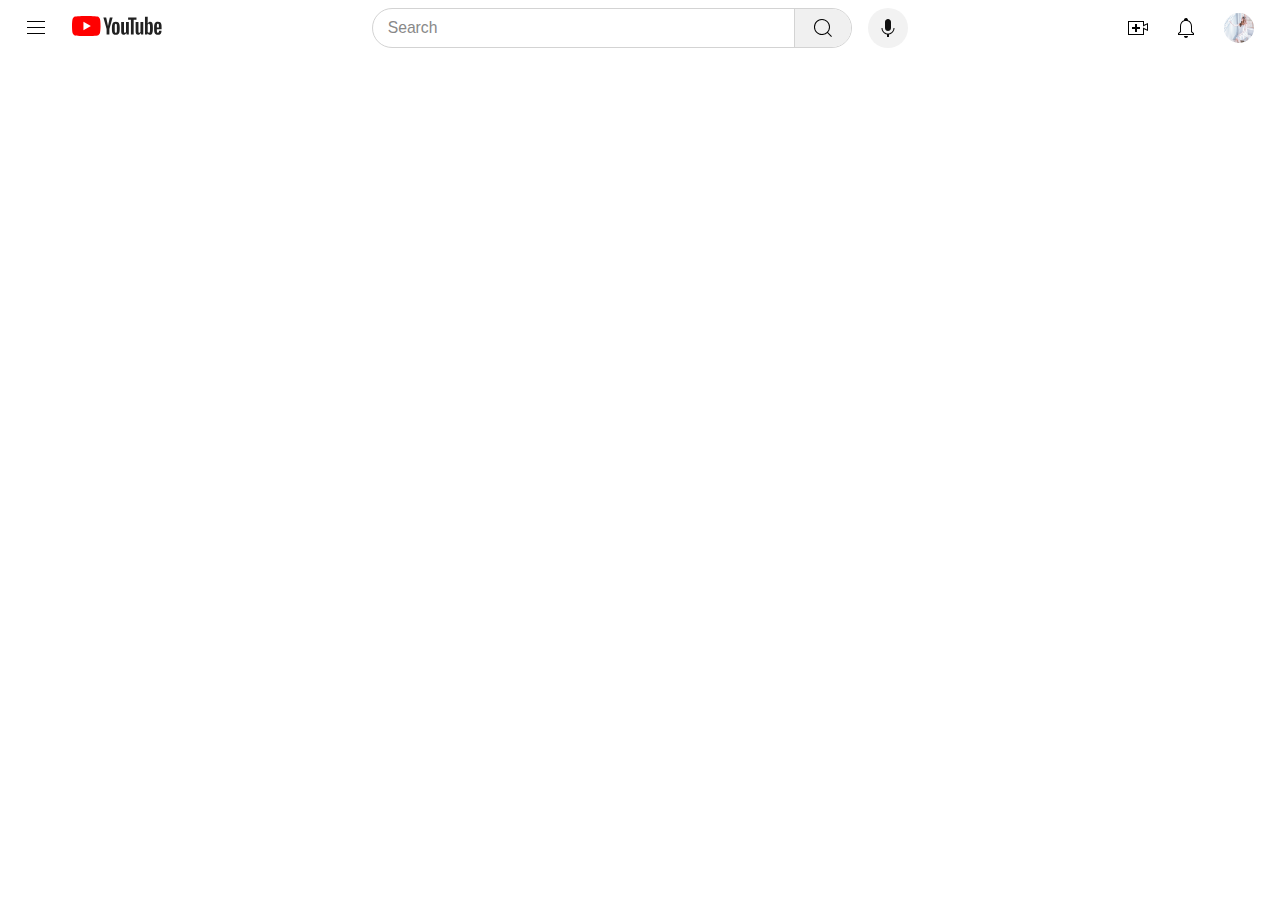
==== Weekly/01/YouTube clone/index.html @ 8f836120 "Add YouTube clone (Implemented navigation bar)" ====
<!DOCTYPE html>
<html lang="en">
  <head>
    <meta charset="UTF-8" />
    <meta name="viewport" content="width=device-width, initial-scale=1.0" />
    <title>Document</title>
    <link rel="stylesheet" href="styles.css" />
  </head>
  <body>
    <nav>
      <div class="leading">
        <div class="button">
          <img src="images/menu.svg" alt="Menu" />
        </div>

        <a href="#"><img src="images/logo.svg" alt="YouTube" /></a>
      </div>

      <div class="headline">
        <div class="search-bar">
          <input type="text" placeholder="Search" class="input-field" />
          <div class="trailing">
            <img src="images/search.svg" alt="Search" />
          </div>
        </div>

        <div class="button">
          <img src="images/mic.svg" alt="Search with your voice" />
        </div>
      </div>

      <div class="trailing">
        <div class="button">
          <img src="images/create.svg" alt="Create" />
        </div>

        <div class="button">
          <img src="images/notifications.svg" alt="Notifications" />
        </div>

        <img src="images/profile.jpg" alt="Profile" class="profile" />
      </div>
    </nav>
  </body>
</html>
---- Weekly/01/YouTube clone/styles.css ----
* {
    margin: 0;
    padding: 0%;
    box-sizing: border-box;
}

body {
    font-family: Arial, sans-serif;
    background-color: white;
    color: #0f0f0f;
}

.button {
    width: 40px;
    height: 40px;
    border-radius: 50%;
    display: flex;
    align-items: center;
    justify-content: center;
    cursor: pointer;
}

.button:hover {
    background-color: #8080804d;
}

.button img {
    width: 24px;
    height: 24px;
}

nav {
    width: 100%;
    height: 56px;
    display: flex;
    align-items: center;
    justify-content: space-between;
    padding: 0px 16px;
}

nav .leading {
    display: flex;
    align-items: center;
    gap: 16px;
}

nav .headline {
    width: 43%;
    display: flex;
    align-items: center;
    gap: 16px;
}

.search-bar {
    /* The button after search bar seems narrowed so button width + gap width reduced from search bar length */
    width: calc(100% - 56px);
    height: 40px;
    display: flex;
    align-items: center;
    padding-left: 15px;
    border: 1px solid #d3d3d3;
    border-radius: 28px;
}

.search-bar .input-field {
    width: 100%;
    font-size: 15.7px;
    background: transparent;
    outline: 0;
    border: none;
    padding-right: 10px;
}

.search-bar .input-field::placeholder {
    color: #888888;
    /* Firefox */
    opacity: 1;
}

.search-bar .input-field::-ms-input-placeholder {
    /* Edge 12 -18 */
    color: #888888;
}

.search-bar .trailing {
    height: 100%;
    padding: 0px 16px;
    background-color: #f0f0f0;
    border-left: 1px solid #d3d3d3;
    border-radius: 0px 28px 28px 0px;
    cursor: pointer;
}

.search-bar .trailing:hover {
    background-color: #8080804d;
}

.search-bar .trailing img {
    width: 24px;
    height: 24px;
}

.headline .button {
    background-color: #f2f2f2;
}

.headline .button:hover {
    background-color: #8080804d;
}

nav .trailing {
    display: flex;
    align-items: center;
    gap: 8px;
}

nav .trailing .profile {
    width: 30px;
    height: 30px;
    border-radius: 50%;
    margin: 0px 10px;
    cursor: pointer;
}
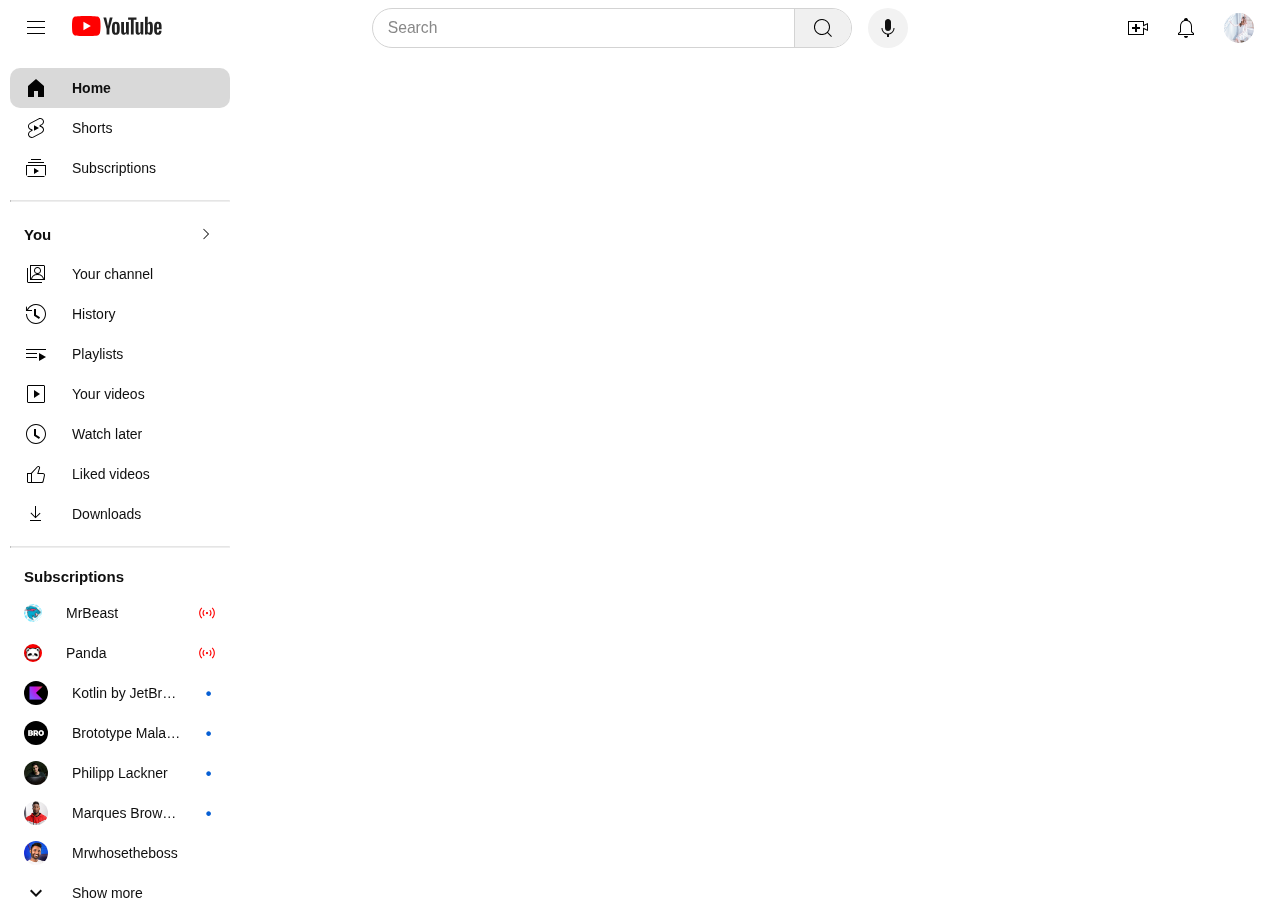
==== commit dcb42cbc: "Implemented side bar" ====
--- a/Weekly/01/YouTube clone/index.html
+++ b/Weekly/01/YouTube clone/index.html
@@ -41,5 +41,224 @@
         <img src="images/profile.jpg" alt="Profile" class="profile" />
       </div>
     </nav>
+
+    <div class="container">
+      <div class="sidebar">
+        <div style="height: 12px"></div>
+
+        <div class="sidebar-item sidebar-item-selected">
+          <img src="images/home.svg" alt="Home" />
+          <span>Home</span>
+        </div>
+        <div class="sidebar-item">
+          <img src="images/shorts.svg" alt="Shorts" />
+          <span>Shorts</span>
+        </div>
+        <div class="sidebar-item">
+          <img src="images/subscriptions.svg" alt="Subscriptions" />
+          <span>Subscriptions</span>
+        </div>
+
+        <hr class="divider" />
+
+        <div class="sidebar-item sidebar-item-title">
+          <span>You</span>
+          <img src="images/arrow-right.svg" alt="Subscriptions" />
+        </div>
+        <div class="sidebar-item">
+          <img src="images/channel.svg" alt="Your channel" />
+          <span>Your channel</span>
+        </div>
+        <div class="sidebar-item">
+          <img src="images/history.svg" alt="History" />
+          <span>History</span>
+        </div>
+        <div class="sidebar-item">
+          <img src="images/playlists.svg" alt="Playlists" />
+          <span>Playlists</span>
+        </div>
+        <div class="sidebar-item">
+          <img src="images/videos.svg" alt="Your videos" />
+          <span>Your videos</span>
+        </div>
+        <div class="sidebar-item">
+          <img src="images/watch-later.svg" alt="Watch later" />
+          <span>Watch later</span>
+        </div>
+        <div class="sidebar-item">
+          <img src="images/liked.svg" alt="Liked videos" />
+          <span>Liked videos</span>
+        </div>
+        <div class="sidebar-item">
+          <img src="images/downloads.svg" alt="Downloads" />
+          <span>Downloads</span>
+        </div>
+
+        <hr class="divider" />
+
+        <div class="title">
+          <span>Subscriptions</span>
+        </div>
+        <div class="sidebar-item streaming">
+          <img src="images/channel1.jpg" alt="MrBeast" />
+          <span>MrBeast</span>
+          <img src="images/streaming.svg" alt="Streaming" />
+        </div>
+        <div class="sidebar-item streaming">
+          <img src="images/channel2.jpg" alt="Panda" />
+          <span>Panda</span>
+          <img src="images/streaming.svg" alt="Streaming" />
+        </div>
+        <div class="sidebar-item">
+          <img src="images/channel3.jpg" alt="Kotlin by JetBrains" />
+          <span>Kotlin by JetBrains</span>
+          <h3 style="color: #065fd4; width: 18px">&#x2022;</h3>
+        </div>
+        <div class="sidebar-item">
+          <img src="images/channel4.jpg" alt="Brototype Malayalam" />
+          <span>Brototype Malayalam</span>
+          <h3 style="color: #065fd4; width: 18px">&#x2022;</h3>
+        </div>
+        <div class="sidebar-item">
+          <img src="images/channel5.jpg" alt="Philipp Lackner" />
+          <span>Philipp Lackner</span>
+          <h3 style="color: #065fd4; width: 18px">&#x2022;</h3>
+        </div>
+        <div class="sidebar-item">
+          <img src="images/channel6.jpg" alt="Marques Brownlee" />
+          <span>Marques Brownlee</span>
+          <h3 style="color: #065fd4; width: 18px">&#x2022;</h3>
+        </div>
+        <div class="sidebar-item">
+          <img src="images/channel7.jpg" alt="Mrwhosetheboss" />
+          <span>Mrwhosetheboss</span>
+        </div>
+        <div class="sidebar-item">
+          <img src="images/arrow-down.svg" alt="Show more" />
+          <span>Show more</span>
+        </div>
+
+        <hr class="divider" />
+
+        <div class="title">
+          <span>Explore</span>
+        </div>
+        <div class="sidebar-item">
+          <img src="images/trending.svg" alt="Trending" />
+          <span>Trending</span>
+        </div>
+        <div class="sidebar-item">
+          <img src="images/shopping.svg" alt="Shopping" />
+          <span>Shopping</span>
+        </div>
+        <div class="sidebar-item">
+          <img src="images/music.svg" alt="Music" />
+          <span>Music</span>
+        </div>
+        <div class="sidebar-item">
+          <img src="images/films.svg" alt="Films" />
+          <span>Films</span>
+        </div>
+        <div class="sidebar-item">
+          <img src="images/live.svg" alt="Live" />
+          <span>Live</span>
+        </div>
+        <div class="sidebar-item">
+          <img src="images/gaming.svg" alt="Gaming" />
+          <span>Gaming</span>
+        </div>
+        <div class="sidebar-item">
+          <img src="images/news.svg" alt="News" />
+          <span>News</span>
+        </div>
+        <div class="sidebar-item">
+          <img src="images/sport.svg" alt="Sport" />
+          <span>Sport</span>
+        </div>
+        <div class="sidebar-item">
+          <img src="images/courses.svg" alt="Courses" />
+          <span>Courses</span>
+        </div>
+        <div class="sidebar-item">
+          <img src="images/fashion.svg" alt="Fashion & beauty" />
+          <span>Fashion & beauty</span>
+        </div>
+        <div class="sidebar-item">
+          <img src="images/podcasts.svg" alt="Podcasts" />
+          <span>Podcasts</span>
+        </div>
+
+        <hr class="divider" />
+
+        <div class="title">
+          <span>More from YouTube</span>
+        </div>
+        <div class="sidebar-item">
+          <img src="images/premuim.svg" alt="YouTube Premium" />
+          <span>YouTube Premium</span>
+        </div>
+        <div class="sidebar-item">
+          <img src="images/studio.svg" alt="YouTube Studio" />
+          <span>YouTube Studio</span>
+        </div>
+        <div class="sidebar-item">
+          <img src="images/youtube-music.svg" alt="YouTube Music" />
+          <span>YouTube Music</span>
+        </div>
+        <div class="sidebar-item">
+          <img src="images/kids.svg" alt="YouTube Kids" />
+          <span>YouTube Kids</span>
+        </div>
+
+        <hr class="divider" />
+
+        <div class="sidebar-item">
+          <img src="images/settings.svg" alt="Settings" />
+          <span>Settings</span>
+        </div>
+        <div class="sidebar-item">
+          <img src="images/report.svg" alt="Report history" />
+          <span>Report history</span>
+        </div>
+        <div class="sidebar-item">
+          <img src="images/help.svg" alt="Help" />
+          <span>Help</span>
+        </div>
+        <div class="sidebar-item">
+          <img src="images/feedback.svg" alt="Send feedback" />
+          <span>Send feedback</span>
+        </div>
+
+        <hr class="divider" />
+
+        <!-- Sidebar footer -->
+
+        <div class="footer">
+          <a href="#"><p>About</p></a>
+          <a href="#"><p>Press</p></a>
+          <a href="#"><p>Copyright</p></a>
+          <a href="#"><p>Contact us</p></a>
+          <a href="#"><p>Creator</p></a>
+          <a href="#"><p>Advertise</p></a>
+          <a href="#"><p>Developers</p></a>
+        </div>
+
+        <div style="height: 14px"></div>
+
+        <div class="footer">
+          <a href="#"><p>Terms</p></a>
+          <a href="#"><p>Privacy</p></a>
+          <a href="#"><p>Policy & Safety</p></a>
+          <a href="#"><p>How YouTube works</p></a>
+          <a href="#"><p>Test new features</p></a>
+        </div>
+
+        <div style="height: 14px"></div>
+
+        <span class="copyright">© 2024 Google LLC</span>
+
+        <div style="height: 14px"></div>
+      </div>
+    </div>
   </body>
 </html>
--- a/Weekly/01/YouTube clone/styles.css
+++ b/Weekly/01/YouTube clone/styles.css
@@ -10,6 +10,8 @@
     color: #0f0f0f;
 }
 
+/* Icon button */
+
 .button {
     width: 40px;
     height: 40px;
@@ -29,6 +31,8 @@
     height: 24px;
 }
 
+/* Top app bar */
+
 nav {
     width: 100%;
     height: 56px;
@@ -36,6 +40,10 @@
     align-items: center;
     justify-content: space-between;
     padding: 0px 16px;
+    position: fixed;
+    top: 0px;
+    left: 0px;
+    z-index: 1;
 }
 
 nav .leading {
@@ -120,4 +128,113 @@
     border-radius: 50%;
     margin: 0px 10px;
     cursor: pointer;
+}
+
+/* Left sidebar */
+
+.sidebar {
+    /* Reduced scrollbar width from sidebar width */
+    width: calc(248px - 8px);
+    /* Reduced top app bar height from sidebar height */
+    height: calc(100% - 56px);
+    padding: 0px 10px;
+    position: fixed;
+    /* Top app bar height */
+    top: 56px;
+    overflow-y: scroll;
+}
+
+.sidebar .divider {
+    border-top: 1px solid #e5e5e5;
+    margin: 12px 0px;
+}
+
+.sidebar .title {
+    font-weight: 550;
+    font-size: 15px;
+    padding: 8px 14px;
+}
+
+.sidebar .streaming img {
+    width: 18px;
+    height: 18px;
+}
+
+.sidebar-item {
+    height: 40px;
+    padding: 0px 14px;
+    border-radius: 10px;
+    display: flex;
+    align-items: center;
+    gap: 24px;
+    font-size: 14px;
+    cursor: pointer;
+}
+
+.sidebar-item:hover {
+    background-color: #8080804d;
+}
+
+.sidebar-item img {
+    width: 24px;
+    height: 24px;
+    border-radius: 50%;
+}
+
+.sidebar-item span {
+    width: 100%;
+    /* Set single line */
+    white-space: nowrap;
+    overflow: hidden;
+    text-overflow: ellipsis;
+}
+
+.sidebar-item-selected {
+    background-color: #8080804d;
+    font-weight: bold;
+}
+
+.sidebar-item-title {
+    font-weight: 550;
+    font-size: 15px;
+}
+
+.sidebar-item-title img {
+    width: 20px;
+    height: 20px;
+    margin-left: -18px;
+}
+
+/* Sidebar scrollbar */
+
+.sidebar::-webkit-scrollbar {
+    width: 8px;
+}
+
+.sidebar:hover::-webkit-scrollbar-thumb {
+    background: #909090;
+}
+
+/* sidebar footer */
+
+.sidebar .footer {
+    display: flex;
+    flex-wrap: wrap;
+    gap: 5px;
+    padding: 0px 14px;
+}
+
+.sidebar .footer a {
+    color: #606060;
+    font-size: 12px;
+    line-height: 14px;
+    font-weight: bold;
+    text-decoration: none;
+}
+
+.sidebar .copyright {
+    font-size: 12px;
+    font-weight: 400;
+    padding: 0px 14px;
+    color: #90929a;
 }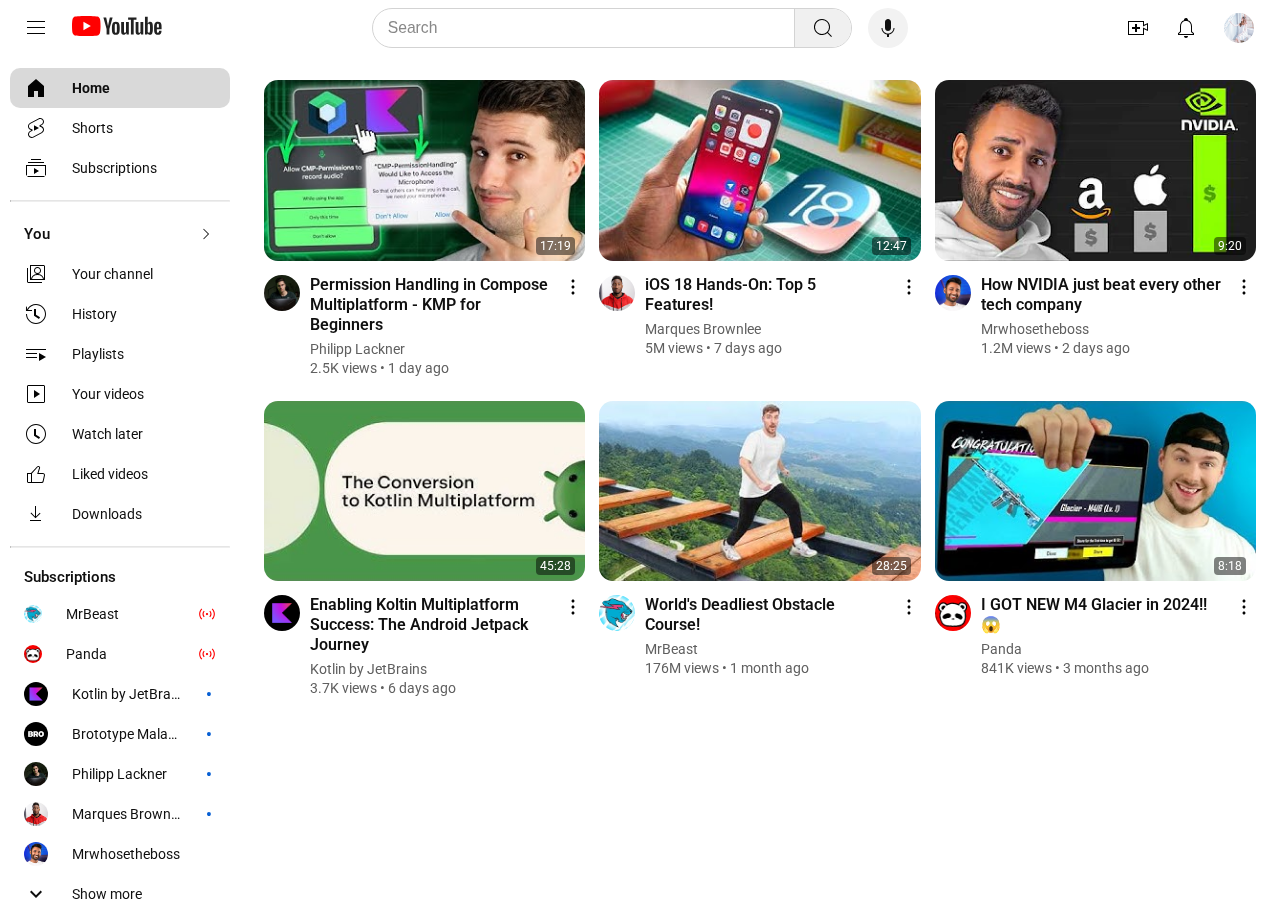
==== commit 395fa072: "Implemented videos UI" ====
--- a/Weekly/01/YouTube clone/index.html
+++ b/Weekly/01/YouTube clone/index.html
@@ -5,6 +5,14 @@
     <meta name="viewport" content="width=device-width, initial-scale=1.0" />
     <title>Document</title>
     <link rel="stylesheet" href="styles.css" />
+
+    <!-- Font -->
+    <link rel="preconnect" href="https://fonts.googleapis.com" />
+    <link rel="preconnect" href="https://fonts.gstatic.com" crossorigin />
+    <link
+      href="https://fonts.googleapis.com/css2?family=Roboto:ital,wght@0,100;0,300;0,400;0,500;0,700;0,900;1,100;1,300;1,400;1,500;1,700;1,900&display=swap"
+      rel="stylesheet"
+    />
   </head>
   <body>
     <nav>
@@ -43,6 +51,8 @@
     </nav>
 
     <div class="container">
+      <!-- Sidebar -->
+
       <div class="sidebar">
         <div style="height: 12px"></div>
 
@@ -259,6 +269,161 @@
 
         <div style="height: 14px"></div>
       </div>
+
+      <!-- Content -->
+      <div class="content">
+        <div class="grid-view">
+          <div class="video-item">
+            <a href="#">
+              <div class="thumbnail-container">
+                <img src="images/video1.png" alt="Video" class="thumbnail" />
+                <span class="duration">17:19</span>
+              </div>
+              <div class="details">
+                <img
+                  src="images/channel5.jpg"
+                  alt="Philipp Lackner"
+                  class="leading"
+                />
+                <div class="headline">
+                  <span class="title"
+                    >Permission Handling in Compose Multiplatform - KMP for
+                    Beginners</span
+                  >
+                  <br />
+                  <div style="height: 4px"></div>
+                  <span class="subtitle">Philipp Lackner</span>
+                  <br />
+                  <span class="subtitle">2.5K views • 1 day ago</span>
+                </div>
+                <img src="images/more.svg" alt="More" class="trailing" />
+              </div>
+            </a>
+          </div>
+
+          <div class="video-item">
+            <a href="#">
+              <div class="thumbnail-container">
+                <img src="images/video2.png" alt="Video" class="thumbnail" />
+                <span class="duration">12:47</span>
+              </div>
+              <div class="details">
+                <img
+                  src="images/channel6.jpg"
+                  alt="Marques Brownlee"
+                  class="leading"
+                />
+                <div class="headline">
+                  <span class="title">iOS 18 Hands-On: Top 5 Features!</span>
+                  <br />
+                  <div style="height: 4px"></div>
+                  <span class="subtitle">Marques Brownlee</span>
+                  <br />
+                  <span class="subtitle">5M views • 7 days ago</span>
+                </div>
+                <img src="images/more.svg" alt="More" class="trailing" />
+              </div>
+            </a>
+          </div>
+
+          <div class="video-item">
+            <a href="#">
+              <div class="thumbnail-container">
+                <img src="images/video3.png" alt="Video" class="thumbnail" />
+                <span class="duration">9:20</span>
+              </div>
+              <div class="details">
+                <img
+                  src="images/channel7.jpg"
+                  alt="Mrwhosetheboss"
+                  class="leading"
+                />
+                <div class="headline">
+                  <span class="title"
+                    >How NVIDIA just beat every other tech company</span
+                  >
+                  <br />
+                  <div style="height: 4px"></div>
+                  <span class="subtitle">Mrwhosetheboss</span>
+                  <br />
+                  <span class="subtitle">1.2M views • 2 days ago</span>
+                </div>
+                <img src="images/more.svg" alt="More" class="trailing" />
+              </div>
+            </a>
+          </div>
+
+          <div class="video-item">
+            <a href="#">
+              <div class="thumbnail-container">
+                <img src="images/video4.png" alt="Video" class="thumbnail" />
+                <span class="duration">45:28</span>
+              </div>
+              <div class="details">
+                <img
+                  src="images/channel3.jpg"
+                  alt="Kotlin by JetBrains"
+                  class="leading"
+                />
+                <div class="headline">
+                  <span class="title"
+                    >Enabling Koltin Multiplatform Success: The Android Jetpack
+                    Journey</span
+                  >
+                  <br />
+                  <div style="height: 4px"></div>
+                  <span class="subtitle">Kotlin by JetBrains</span>
+                  <br />
+                  <span class="subtitle">3.7K views • 6 days ago</span>
+                </div>
+                <img src="images/more.svg" alt="More" class="trailing" />
+              </div>
+            </a>
+          </div>
+
+          <div class="video-item">
+            <a href="#">
+              <div class="thumbnail-container">
+                <img src="images/video5.png" alt="Video" class="thumbnail" />
+                <span class="duration">28:25</span>
+              </div>
+              <div class="details">
+                <img src="images/channel1.jpg" alt="MrBeast" class="leading" />
+                <div class="headline">
+                  <span class="title">World's Deadliest Obstacle Course!</span>
+                  <br />
+                  <div style="height: 4px"></div>
+                  <span class="subtitle">MrBeast</span>
+                  <br />
+                  <span class="subtitle">176M views • 1 month ago</span>
+                </div>
+                <img src="images/more.svg" alt="More" class="trailing" />
+              </div>
+            </a>
+          </div>
+
+          <div class="video-item">
+            <a href="#">
+              <div class="thumbnail-container">
+                <img src="images/video6.png" alt="Video" class="thumbnail" />
+                <span class="duration">8:18</span>
+              </div>
+              <div class="details">
+                <img src="images/channel2.jpg" alt="Panda" class="leading" />
+                <div class="headline">
+                  <span class="title">I GOT NEW M4 Glacier in 2024!! 😱</span>
+                  <br />
+                  <div style="height: 4px"></div>
+                  <span class="subtitle">Panda</span>
+                  <br />
+                  <span class="subtitle">841K views • 3 months ago</span>
+                </div>
+                <img src="images/more.svg" alt="More" class="trailing" />
+              </div>
+            </a>
+          </div>
+        </div>
+      </div>
     </div>
   </body>
 </html>
--- a/Weekly/01/YouTube clone/styles.css
+++ b/Weekly/01/YouTube clone/styles.css
@@ -5,7 +5,7 @@
 }
 
 body {
-    font-family: Arial, sans-serif;
+    font-family: 'Roboto', sans-serif;
     background-color: white;
     color: #0f0f0f;
 }
@@ -130,17 +130,24 @@
     cursor: pointer;
 }
 
+/* Container */
+
+.container {
+    width: 100%;
+    /* Reduced top app bar height from container height */
+    height: calc(100vh - 56px);
+    position: fixed;
+    /* Top app bar height */
+    top: 56px;
+    display: flex;
+}
+
 /* Left sidebar */
 
 .sidebar {
     /* Reduced scrollbar width from sidebar width */
     width: calc(248px - 8px);
-    /* Reduced top app bar height from sidebar height */
-    height: calc(100% - 56px);
     padding: 0px 10px;
-    position: fixed;
-    /* Top app bar height */
-    top: 56px;
     overflow-y: scroll;
 }
 
@@ -237,4 +244,78 @@
     font-weight: 400;
     padding: 0px 14px;
     color: #90929a;
+}
+
+.content {
+    /* Reduced sidebar width from content width */
+    width: calc(100% - 240px);
+    overflow-x: auto;
+}
+
+.grid-view {
+    display: grid;
+    grid-template-columns: repeat(auto-fill, minmax(315px, 1fr));
+    grid-gap: 14px;
+    padding: 24px;
+}
+
+.video-item {
+    width: 100%;
+}
+
+.video-item a {
+    color: #0f0f0f;
+    text-decoration: none;
+}
+
+.video-item .thumbnail-container {
+    position: relative;
+}
+
+.video-item .thumbnail {
+    width: 100%;
+    aspect-ratio: 16 / 9;
+    border-radius: 14px;
+}
+
+.video-item .duration {
+    background-color: #0000007c;
+    color: white;
+    font-size: 12px;
+    padding: 2px 4px;
+    border-radius: 4px;
+    position: absolute;
+    bottom: 10px;
+    right: 10px;
+}
+
+.video-item .details {
+    display: flex;
+    gap: 10px;
+    margin: 10px 0px;
+}
+
+.video-item .leading {
+    width: 36px;
+    height: 36px;
+    border-radius: 50%;
+}
+
+.video-item .headline {
+    width: 100%;
+}
+
+.video-item .title {
+    font-weight: 600;
+    line-height: 20px
+}
+
+.video-item .subtitle {
+    font-size: 14px;
+    color: #606060;
+}
+
+.video-item .trailing {
+    width: 24px;
+    height: 24px;
 }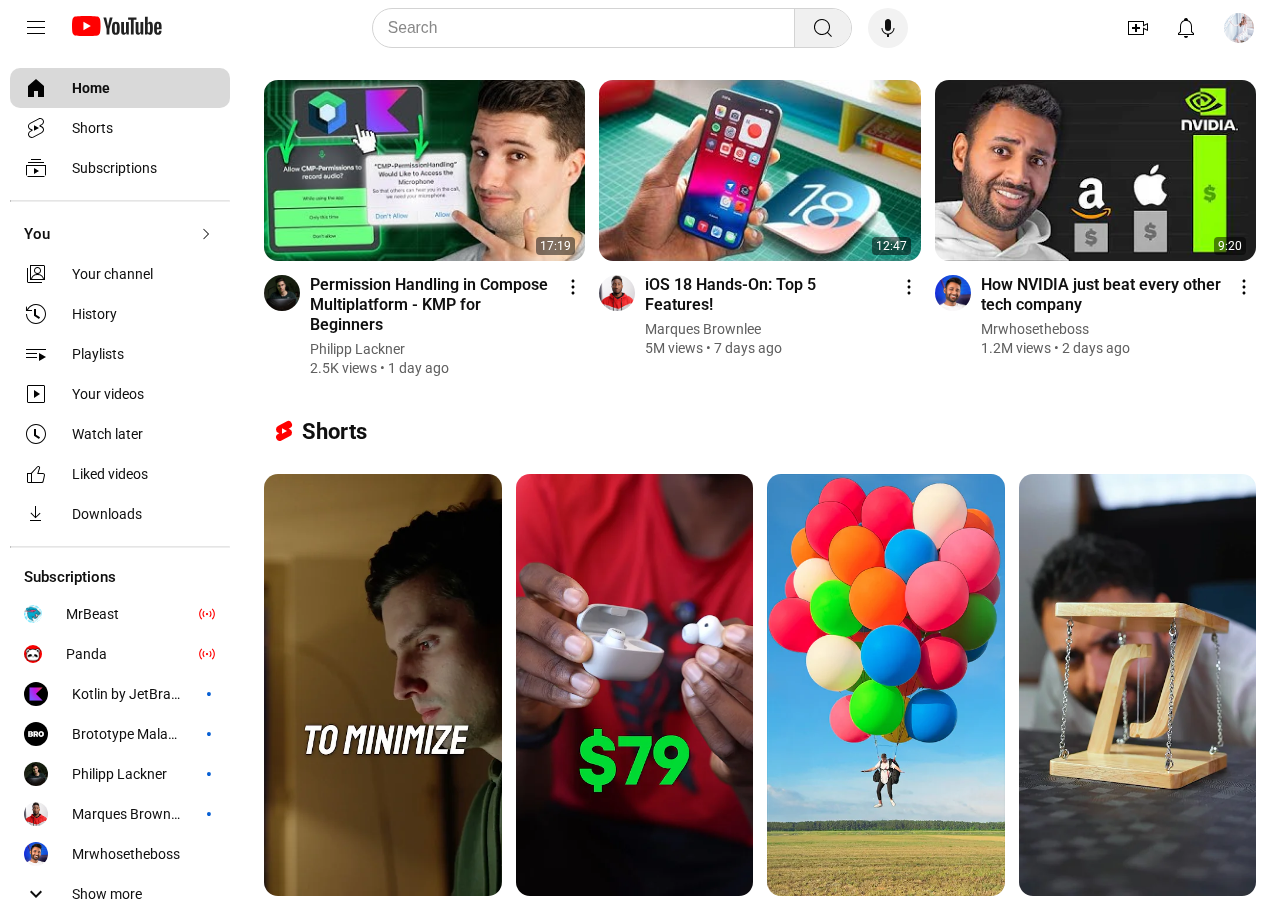
==== commit 5f37c32c: "Implemented shorts UI" ====
--- a/Weekly/01/YouTube clone/index.html
+++ b/Weekly/01/YouTube clone/index.html
@@ -52,7 +52,6 @@
 
     <div class="container">
       <!-- Sidebar -->
-
       <div class="sidebar">
         <div style="height: 12px"></div>
 
@@ -272,7 +271,8 @@
 
       <!-- Content -->
       <div class="content">
-        <div class="grid-view">
+        <!-- Videos -->
+        <div class="videos-container">
           <div class="video-item">
             <a href="#">
               <div class="thumbnail-container">
@@ -352,7 +352,98 @@
               </div>
             </a>
           </div>
-
+        </div>
+
+        <!-- Shorts -->
+        <div class="shorts-header">
+          <img src="images/shorts-red.svg" alt="Shorts" />
+          <span>Shorts</span>
+        </div>
+        <div class="shorts-container">
+          <div class="shorts-item">
+            <a href="#">
+              <img src="images/shorts1.png" alt="Shorts" class="thumbnail" />
+              <div class="details">
+                <div class="headline">
+                  <span class="title">How You Reduce Bugs By 85%</span>
+                  <div style="height: 4px"></div>
+                  <span class="subtitle">8.1K views</span>
+                </div>
+                <img src="images/more.svg" alt="More" class="trailing" />
+              </div>
+            </a>
+          </div>
+
+          <div class="shorts-item">
+            <a href="#">
+              <img src="images/shorts2.png" alt="Shorts" class="thumbnail" />
+              <div class="details">
+                <div class="headline">
+                  <span class="title">The Best Beats Ever?</span>
+                  <div style="height: 4px"></div>
+                  <span class="subtitle">1.3M views</span>
+                </div>
+                <img src="images/more.svg" alt="More" class="trailing" />
+              </div>
+            </a>
+          </div>
+
+          <div class="shorts-item">
+            <a href="#">
+              <img src="images/shorts3.png" alt="Shorts" class="thumbnail" />
+              <div class="details">
+                <div class="headline">
+                  <span class="title"
+                    >How Many Ballons Does It Take To Fly?</span
+                  >
+                  <div style="height: 4px"></div>
+                  <span class="subtitle">163M views</span>
+                </div>
+                <img src="images/more.svg" alt="More" class="trailing" />
+              </div>
+            </a>
+          </div>
+
+          <div class="shorts-item">
+            <a href="#">
+              <img src="images/shorts4.png" alt="Shorts" class="thumbnail" />
+              <div class="details">
+                <div class="headline">
+                  <span class="title">Unreal Optical Illution Gadgets</span>
+                  <div style="height: 4px"></div>
+                  <span class="subtitle">15M views</span>
+                </div>
+                <img src="images/more.svg" alt="More" class="trailing" />
+              </div>
+            </a>
+          </div>
+
+          <div class="shorts-item">
+            <a href="#">
+              <img src="images/shorts5.png" alt="Shorts" class="thumbnail" />
+              <div class="details">
+                <div class="headline">
+                  <span class="title">CSS Tutorial - Margin vs Padding</span>
+                  <div style="height: 4px"></div>
+                  <span class="subtitle">16K views</span>
+                </div>
+                <img src="images/more.svg" alt="More" class="trailing" />
+              </div>
+            </a>
+          </div>
+        </div>
+
+        <div class="show-more-container">
+          <hr class="divider" />
+          <div class="show-more">
+            <span>Show more</span>
+            <img src="images/arrow-down.svg" alt="Show more" />
+          </div>
+          <hr class="divider" />
+        </div>
+
+        <!-- Videos -->
+        <div class="videos-container">
           <div class="video-item">
             <a href="#">
               <div class="thumbnail-container">
--- a/Weekly/01/YouTube clone/styles.css
+++ b/Weekly/01/YouTube clone/styles.css
@@ -246,13 +246,17 @@
     color: #90929a;
 }
 
+/* Content */
+
 .content {
     /* Reduced sidebar width from content width */
     width: calc(100% - 240px);
     overflow-x: auto;
 }
 
-.grid-view {
+/* Videos */
+
+.videos-container {
     display: grid;
     grid-template-columns: repeat(auto-fill, minmax(315px, 1fr));
     grid-gap: 14px;
@@ -291,6 +295,7 @@
 
 .video-item .details {
     display: flex;
+    align-items: start;
     gap: 10px;
     margin: 10px 0px;
 }
@@ -318,4 +323,105 @@
 .video-item .trailing {
     width: 24px;
     height: 24px;
+}
+
+/* Shorts */
+
+.shorts-header {
+    display: flex;
+    align-items: center;
+    gap: 6px;
+    padding: 8px 0px 6px 32px;
+}
+
+.shorts-header img {
+    width: 24px;
+    height: 24px;
+}
+
+.shorts-header span {
+    font-size: 22px;
+    font-weight: 700;
+}
+
+.shorts-container {
+    display: grid;
+    grid-template-columns: repeat(auto-fill, minmax(195px, 1fr));
+    grid-gap: 14px;
+    padding: 24px;
+}
+
+.shorts-item {
+    width: 100%;
+}
+
+.shorts-item a {
+    color: #0f0f0f;
+    text-decoration: none;
+}
+
+.shorts-item .thumbnail {
+    width: 100%;
+    aspect-ratio: 9 / 16;
+    border-radius: 14px;
+    object-fit: fill;
+}
+
+.shorts-item .details {
+    display: flex;
+    align-items: start;
+    gap: 10px;
+    margin-top: 10px;
+}
+
+.shorts-item .headline {
+    width: 100%;
+}
+
+.shorts-item .title {
+    font-weight: 600;
+    line-height: 20px
+}
+
+.shorts-item .subtitle {
+    font-size: 14px;
+    color: #606060;
+}
+
+.shorts-item .trailing {
+    width: 24px;
+    height: 24px;
+}
+
+.show-more-container {
+    display: flex;
+    align-items: center;
+    justify-content: space-evenly;
+    margin: 12px 24px;
+}
+
+.show-more-container .divider {
+    width: 100%;
+    border-top: 1px solid #e5e5e5;
+}
+
+.show-more {
+    min-width: 360px;
+    height: 40px;
+    display: flex;
+    align-items: center;
+    justify-content: center;
+    gap: 8px;
+    border: 1px solid #e5e5e5;
+    border-radius: 28px;
+    cursor: pointer;
+}
+
+.show-more:hover {
+    background-color: #8080804d;
+}
+
+.show-more span {
+    color: #0f0f0f;
+    font-weight: 500;
 }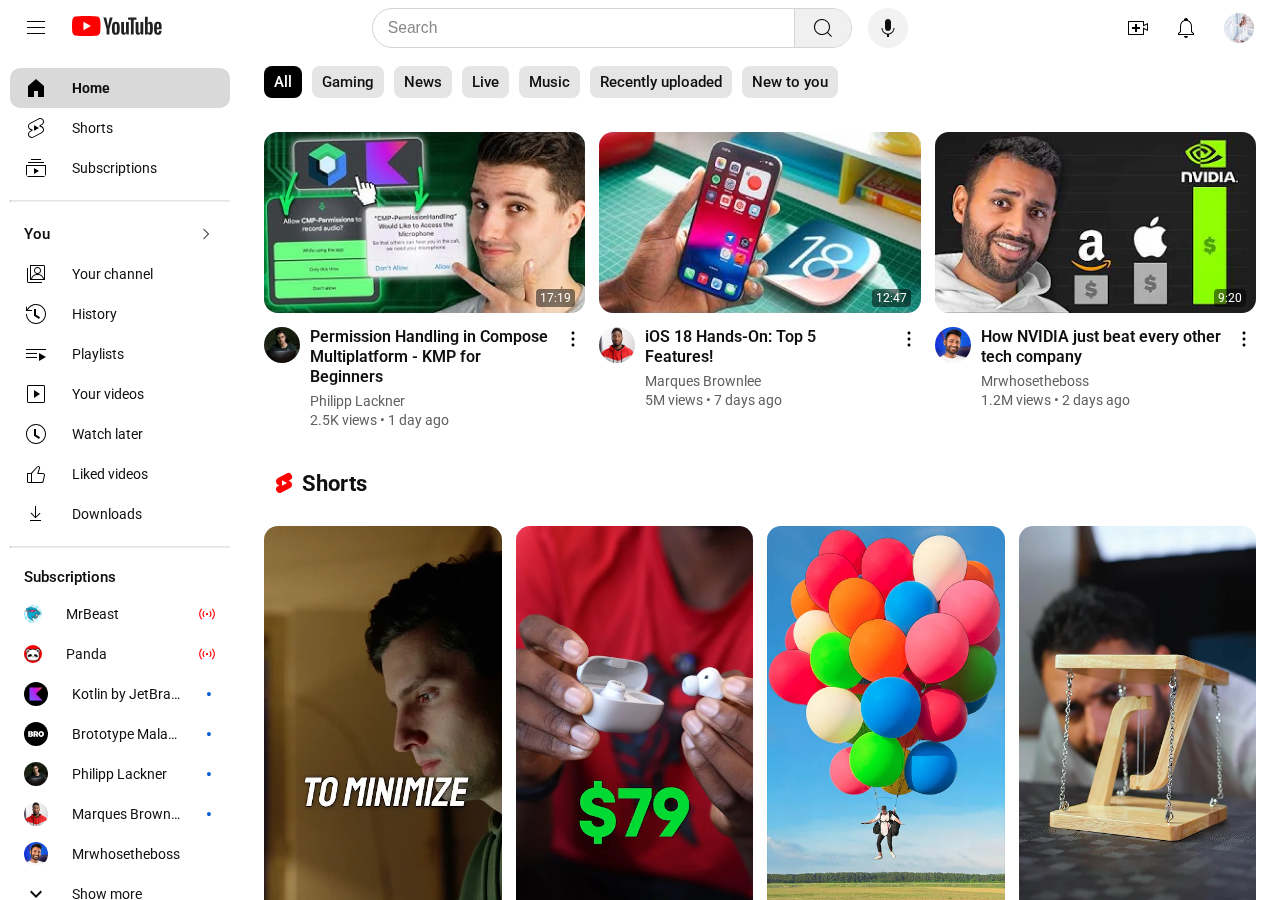
==== commit 823dd70c: "Implemented filter chips UI" ====
--- a/Weekly/01/YouTube clone/index.html
+++ b/Weekly/01/YouTube clone/index.html
@@ -271,6 +271,31 @@
 
       <!-- Content -->
       <div class="content">
+        <!-- Filter -->
+        <div class="filter-container">
+          <div class="filter-chip selected-filter-chip">
+            <span>All</span>
+          </div>
+          <div class="filter-chip">
+            <span>Gaming</span>
+          </div>
+          <div class="filter-chip">
+            <span>News</span>
+          </div>
+          <div class="filter-chip">
+            <span>Live</span>
+          </div>
+          <div class="filter-chip">
+            <span>Music</span>
+          </div>
+          <div class="filter-chip">
+            <span>Recently uploaded</span>
+          </div>
+          <div class="filter-chip">
+            <span>New to you</span>
+          </div>
+        </div>
+
         <!-- Videos -->
         <div class="videos-container">
           <div class="video-item">
--- a/Weekly/01/YouTube clone/styles.css
+++ b/Weekly/01/YouTube clone/styles.css
@@ -254,6 +254,49 @@
     overflow-x: auto;
 }
 
+/* Filter */
+
+.filter-container {
+    /* Reduced sidebar width from filter container width */
+    width: calc(100% - 240px);
+    display: flex;
+    gap: 10px;
+    overflow-x: scroll;
+    padding: 10px 24px;
+    position: fixed;
+    z-index: 1;
+    background-color: white;
+}
+
+.filter-container::-webkit-scrollbar {
+    display: none;
+}
+
+.filter-chip {
+    height: 32px;
+    width: auto;
+    display: flex;
+    align-items: center;
+    padding: 0px 10px;
+    border-radius: 8px;
+    background-color: #e5e5e5;
+    cursor: pointer;
+}
+
+.filter-chip span {
+    font-size: 15px;
+    font-weight: 500;
+    white-space: nowrap;
+}
+
+.selected-filter-chip {
+    background-color: black;
+}
+
+.selected-filter-chip span {
+    color: white;
+}
+
 /* Videos */
 
 .videos-container {
@@ -261,6 +304,8 @@
     grid-template-columns: repeat(auto-fill, minmax(315px, 1fr));
     grid-gap: 14px;
     padding: 24px;
+    /* Height of filter container */
+    margin-top: 52px;
 }
 
 .video-item {
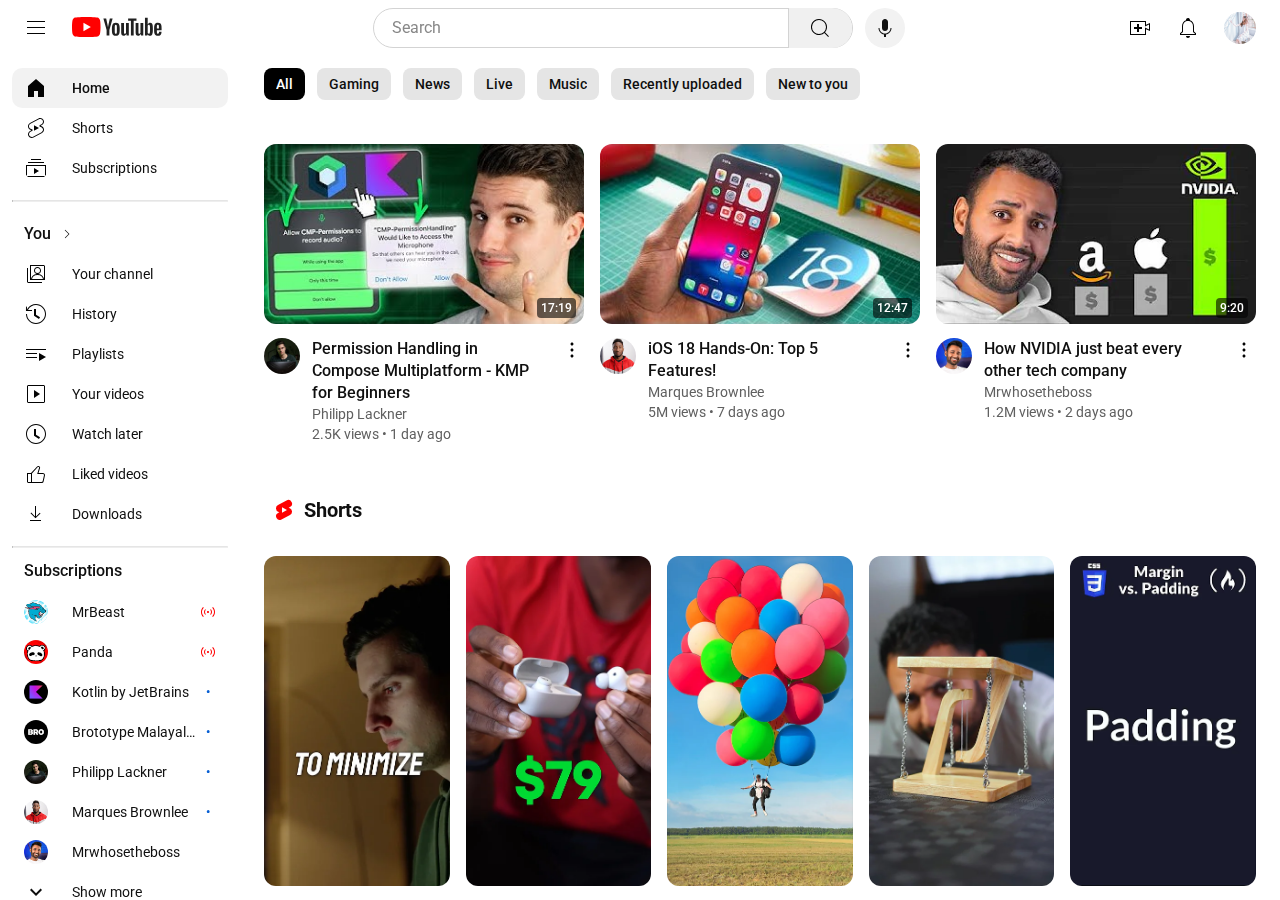
==== commit 173a02f9: "Optimized UI" ====
--- a/Weekly/01/YouTube clone/index.html
+++ b/Weekly/01/YouTube clone/index.html
@@ -15,6 +15,7 @@
     />
   </head>
   <body>
+    <!-- Top appbar -->
     <nav>
       <div class="leading">
         <div class="button">
@@ -51,222 +52,236 @@
     </nav>
 
     <div class="container">
-      <!-- Sidebar -->
-      <div class="sidebar">
-        <div style="height: 12px"></div>
-
-        <div class="sidebar-item sidebar-item-selected">
-          <img src="images/home.svg" alt="Home" />
-          <span>Home</span>
-        </div>
-        <div class="sidebar-item">
-          <img src="images/shorts.svg" alt="Shorts" />
-          <span>Shorts</span>
-        </div>
-        <div class="sidebar-item">
-          <img src="images/subscriptions.svg" alt="Subscriptions" />
-          <span>Subscriptions</span>
+      <!-- Permanent navigation drawer -->
+      <div class="drawer">
+        <div class="drawer-section">
+          <div class="drawer-item drawer-item-selected">
+            <img src="images/home.svg" alt="Home" />
+            <span>Home</span>
+          </div>
+          <div class="drawer-item">
+            <img src="images/shorts.svg" alt="Shorts" />
+            <span>Shorts</span>
+          </div>
+          <div class="drawer-item">
+            <img src="images/subscriptions.svg" alt="Subscriptions" />
+            <span>Subscriptions</span>
+          </div>
         </div>
 
         <hr class="divider" />
 
-        <div class="sidebar-item sidebar-item-title">
-          <span>You</span>
-          <img src="images/arrow-right.svg" alt="Subscriptions" />
-        </div>
-        <div class="sidebar-item">
-          <img src="images/channel.svg" alt="Your channel" />
-          <span>Your channel</span>
-        </div>
-        <div class="sidebar-item">
-          <img src="images/history.svg" alt="History" />
-          <span>History</span>
-        </div>
-        <div class="sidebar-item">
-          <img src="images/playlists.svg" alt="Playlists" />
-          <span>Playlists</span>
-        </div>
-        <div class="sidebar-item">
-          <img src="images/videos.svg" alt="Your videos" />
-          <span>Your videos</span>
-        </div>
-        <div class="sidebar-item">
-          <img src="images/watch-later.svg" alt="Watch later" />
-          <span>Watch later</span>
-        </div>
-        <div class="sidebar-item">
-          <img src="images/liked.svg" alt="Liked videos" />
-          <span>Liked videos</span>
-        </div>
-        <div class="sidebar-item">
-          <img src="images/downloads.svg" alt="Downloads" />
-          <span>Downloads</span>
+        <div class="drawer-section">
+          <div class="drawer-item drawer-item-title">
+            <span>You</span>
+            <img src="images/arrow-right.svg" alt="Subscriptions" />
+          </div>
+          <div class="drawer-item">
+            <img src="images/channel.svg" alt="Your channel" />
+            <span>Your channel</span>
+          </div>
+          <div class="drawer-item">
+            <img src="images/history.svg" alt="History" />
+            <span>History</span>
+          </div>
+          <div class="drawer-item">
+            <img src="images/playlists.svg" alt="Playlists" />
+            <span>Playlists</span>
+          </div>
+          <div class="drawer-item">
+            <img src="images/videos.svg" alt="Your videos" />
+            <span>Your videos</span>
+          </div>
+          <div class="drawer-item">
+            <img src="images/watch-later.svg" alt="Watch later" />
+            <span>Watch later</span>
+          </div>
+          <div class="drawer-item">
+            <img src="images/liked.svg" alt="Liked videos" />
+            <span>Liked videos</span>
+          </div>
+          <div class="drawer-item">
+            <img src="images/downloads.svg" alt="Downloads" />
+            <span>Downloads</span>
+          </div>
         </div>
 
         <hr class="divider" />
 
-        <div class="title">
-          <span>Subscriptions</span>
-        </div>
-        <div class="sidebar-item streaming">
-          <img src="images/channel1.jpg" alt="MrBeast" />
-          <span>MrBeast</span>
-          <img src="images/streaming.svg" alt="Streaming" />
-        </div>
-        <div class="sidebar-item streaming">
-          <img src="images/channel2.jpg" alt="Panda" />
-          <span>Panda</span>
-          <img src="images/streaming.svg" alt="Streaming" />
-        </div>
-        <div class="sidebar-item">
-          <img src="images/channel3.jpg" alt="Kotlin by JetBrains" />
-          <span>Kotlin by JetBrains</span>
-          <h3 style="color: #065fd4; width: 18px">&#x2022;</h3>
-        </div>
-        <div class="sidebar-item">
-          <img src="images/channel4.jpg" alt="Brototype Malayalam" />
-          <span>Brototype Malayalam</span>
-          <h3 style="color: #065fd4; width: 18px">&#x2022;</h3>
-        </div>
-        <div class="sidebar-item">
-          <img src="images/channel5.jpg" alt="Philipp Lackner" />
-          <span>Philipp Lackner</span>
-          <h3 style="color: #065fd4; width: 18px">&#x2022;</h3>
-        </div>
-        <div class="sidebar-item">
-          <img src="images/channel6.jpg" alt="Marques Brownlee" />
-          <span>Marques Brownlee</span>
-          <h3 style="color: #065fd4; width: 18px">&#x2022;</h3>
-        </div>
-        <div class="sidebar-item">
-          <img src="images/channel7.jpg" alt="Mrwhosetheboss" />
-          <span>Mrwhosetheboss</span>
-        </div>
-        <div class="sidebar-item">
-          <img src="images/arrow-down.svg" alt="Show more" />
-          <span>Show more</span>
+        <div class="drawer-section">
+          <h3 class="title">
+            <span>Subscriptions</span>
+          </h3>
+          <div class="drawer-item">
+            <img src="images/channel1.jpg" alt="MrBeast" />
+            <span>MrBeast</span>
+            <img src="images/streaming.svg" alt="Streaming" class="streaming" />
+          </div>
+          <div class="drawer-item">
+            <img src="images/channel2.jpg" alt="Panda" />
+            <span>Panda</span>
+            <img src="images/streaming.svg" alt="Streaming" class="streaming" />
+          </div>
+          <div class="drawer-item">
+            <img src="images/channel3.jpg" alt="Kotlin by JetBrains" />
+            <span>Kotlin by JetBrains</span>
+            <h3 style="color: #065fd4; text-align: center; width: 16px">
+              &#x2022;
+            </h3>
+          </div>
+          <div class="drawer-item">
+            <img src="images/channel4.jpg" alt="Brototype Malayalam" />
+            <span>Brototype Malayalam</span>
+            <h3 style="color: #065fd4; text-align: center; width: 16px">
+              &#x2022;
+            </h3>
+          </div>
+          <div class="drawer-item">
+            <img src="images/channel5.jpg" alt="Philipp Lackner" />
+            <span>Philipp Lackner</span>
+            <h3 style="color: #065fd4; text-align: center; width: 16px">
+              &#x2022;
+            </h3>
+          </div>
+          <div class="drawer-item">
+            <img src="images/channel6.jpg" alt="Marques Brownlee" />
+            <span>Marques Brownlee</span>
+            <h3 style="color: #065fd4; text-align: center; width: 16px">
+              &#x2022;
+            </h3>
+          </div>
+          <div class="drawer-item">
+            <img src="images/channel7.jpg" alt="Mrwhosetheboss" />
+            <span>Mrwhosetheboss</span>
+          </div>
+          <div class="drawer-item">
+            <img src="images/arrow-down.svg" alt="Show more" />
+            <span>Show more</span>
+          </div>
         </div>
 
         <hr class="divider" />
 
-        <div class="title">
-          <span>Explore</span>
-        </div>
-        <div class="sidebar-item">
-          <img src="images/trending.svg" alt="Trending" />
-          <span>Trending</span>
-        </div>
-        <div class="sidebar-item">
-          <img src="images/shopping.svg" alt="Shopping" />
-          <span>Shopping</span>
-        </div>
-        <div class="sidebar-item">
-          <img src="images/music.svg" alt="Music" />
-          <span>Music</span>
-        </div>
-        <div class="sidebar-item">
-          <img src="images/films.svg" alt="Films" />
-          <span>Films</span>
-        </div>
-        <div class="sidebar-item">
-          <img src="images/live.svg" alt="Live" />
-          <span>Live</span>
-        </div>
-        <div class="sidebar-item">
-          <img src="images/gaming.svg" alt="Gaming" />
-          <span>Gaming</span>
-        </div>
-        <div class="sidebar-item">
-          <img src="images/news.svg" alt="News" />
-          <span>News</span>
-        </div>
-        <div class="sidebar-item">
-          <img src="images/sport.svg" alt="Sport" />
-          <span>Sport</span>
-        </div>
-        <div class="sidebar-item">
-          <img src="images/courses.svg" alt="Courses" />
-          <span>Courses</span>
-        </div>
-        <div class="sidebar-item">
-          <img src="images/fashion.svg" alt="Fashion & beauty" />
-          <span>Fashion & beauty</span>
-        </div>
-        <div class="sidebar-item">
-          <img src="images/podcasts.svg" alt="Podcasts" />
-          <span>Podcasts</span>
+        <div class="drawer-section">
+          <h3 class="title">
+            <span>Explore</span>
+          </h3>
+          <div class="drawer-item">
+            <img src="images/trending.svg" alt="Trending" />
+            <span>Trending</span>
+          </div>
+          <div class="drawer-item">
+            <img src="images/shopping.svg" alt="Shopping" />
+            <span>Shopping</span>
+          </div>
+          <div class="drawer-item">
+            <img src="images/music.svg" alt="Music" />
+            <span>Music</span>
+          </div>
+          <div class="drawer-item">
+            <img src="images/films.svg" alt="Films" />
+            <span>Films</span>
+          </div>
+          <div class="drawer-item">
+            <img src="images/live.svg" alt="Live" />
+            <span>Live</span>
+          </div>
+          <div class="drawer-item">
+            <img src="images/gaming.svg" alt="Gaming" />
+            <span>Gaming</span>
+          </div>
+          <div class="drawer-item">
+            <img src="images/news.svg" alt="News" />
+            <span>News</span>
+          </div>
+          <div class="drawer-item">
+            <img src="images/sport.svg" alt="Sport" />
+            <span>Sport</span>
+          </div>
+          <div class="drawer-item">
+            <img src="images/courses.svg" alt="Courses" />
+            <span>Courses</span>
+          </div>
+          <div class="drawer-item">
+            <img src="images/fashion.svg" alt="Fashion & beauty" />
+            <span>Fashion & beauty</span>
+          </div>
+          <div class="drawer-item">
+            <img src="images/podcasts.svg" alt="Podcasts" />
+            <span>Podcasts</span>
+          </div>
         </div>
 
         <hr class="divider" />
 
-        <div class="title">
-          <span>More from YouTube</span>
-        </div>
-        <div class="sidebar-item">
-          <img src="images/premuim.svg" alt="YouTube Premium" />
-          <span>YouTube Premium</span>
-        </div>
-        <div class="sidebar-item">
-          <img src="images/studio.svg" alt="YouTube Studio" />
-          <span>YouTube Studio</span>
-        </div>
-        <div class="sidebar-item">
-          <img src="images/youtube-music.svg" alt="YouTube Music" />
-          <span>YouTube Music</span>
-        </div>
-        <div class="sidebar-item">
-          <img src="images/kids.svg" alt="YouTube Kids" />
-          <span>YouTube Kids</span>
+        <div class="drawer-section">
+          <h3 class="title">
+            <span>More from YouTube</span>
+          </h3>
+          <div class="drawer-item">
+            <img src="images/premuim.svg" alt="YouTube Premium" />
+            <span>YouTube Premium</span>
+          </div>
+          <div class="drawer-item">
+            <img src="images/studio.svg" alt="YouTube Studio" />
+            <span>YouTube Studio</span>
+          </div>
+          <div class="drawer-item">
+            <img src="images/youtube-music.svg" alt="YouTube Music" />
+            <span>YouTube Music</span>
+          </div>
+          <div class="drawer-item">
+            <img src="images/kids.svg" alt="YouTube Kids" />
+            <span>YouTube Kids</span>
+          </div>
         </div>
 
         <hr class="divider" />
 
-        <div class="sidebar-item">
-          <img src="images/settings.svg" alt="Settings" />
-          <span>Settings</span>
-        </div>
-        <div class="sidebar-item">
-          <img src="images/report.svg" alt="Report history" />
-          <span>Report history</span>
-        </div>
-        <div class="sidebar-item">
-          <img src="images/help.svg" alt="Help" />
-          <span>Help</span>
-        </div>
-        <div class="sidebar-item">
-          <img src="images/feedback.svg" alt="Send feedback" />
-          <span>Send feedback</span>
+        <div class="drawer-section">
+          <div class="drawer-item">
+            <img src="images/settings.svg" alt="Settings" />
+            <span>Settings</span>
+          </div>
+          <div class="drawer-item">
+            <img src="images/report.svg" alt="Report history" />
+            <span>Report history</span>
+          </div>
+          <div class="drawer-item">
+            <img src="images/help.svg" alt="Help" />
+            <span>Help</span>
+          </div>
+          <div class="drawer-item">
+            <img src="images/feedback.svg" alt="Send feedback" />
+            <span>Send feedback</span>
+          </div>
         </div>
 
         <hr class="divider" />
 
-        <!-- Sidebar footer -->
+        <!-- drawer footer -->
 
         <div class="footer">
-          <a href="#"><p>About</p></a>
-          <a href="#"><p>Press</p></a>
-          <a href="#"><p>Copyright</p></a>
-          <a href="#"><p>Contact us</p></a>
-          <a href="#"><p>Creator</p></a>
-          <a href="#"><p>Advertise</p></a>
-          <a href="#"><p>Developers</p></a>
-        </div>
-
-        <div style="height: 14px"></div>
+          <a href="#">About</a>
+          <a href="#">Press</a>
+          <a href="#">Copyright</a>
+          <a href="#">Contact us</a>
+          <a href="#">Creator</a>
+          <a href="#">Advertise</a>
+          <a href="#">Developers</a>
+        </div>
 
         <div class="footer">
-          <a href="#"><p>Terms</p></a>
-          <a href="#"><p>Privacy</p></a>
-          <a href="#"><p>Policy & Safety</p></a>
-          <a href="#"><p>How YouTube works</p></a>
-          <a href="#"><p>Test new features</p></a>
-        </div>
-
-        <div style="height: 14px"></div>
-
-        <span class="copyright">© 2024 Google LLC</span>
-
-        <div style="height: 14px"></div>
+          <a href="#">Terms</a>
+          <a href="#">Privacy</a>
+          <a href="#">Policy & Safety</a>
+          <a href="#">How YouTube works</a>
+          <a href="#">Test new features</a>
+        </div>
+
+        <div class="copyright">
+          <span>© 2024 Google LLC</span>
+        </div>
       </div>
 
       <!-- Content -->
@@ -315,8 +330,6 @@
                     >Permission Handling in Compose Multiplatform - KMP for
                     Beginners</span
                   >
-                  <br />
-                  <div style="height: 4px"></div>
                   <span class="subtitle">Philipp Lackner</span>
                   <br />
                   <span class="subtitle">2.5K views • 1 day ago</span>
@@ -340,8 +353,6 @@
                 />
                 <div class="headline">
                   <span class="title">iOS 18 Hands-On: Top 5 Features!</span>
-                  <br />
-                  <div style="height: 4px"></div>
                   <span class="subtitle">Marques Brownlee</span>
                   <br />
                   <span class="subtitle">5M views • 7 days ago</span>
@@ -367,8 +378,6 @@
                   <span class="title"
                     >How NVIDIA just beat every other tech company</span
                   >
-                  <br />
-                  <div style="height: 4px"></div>
                   <span class="subtitle">Mrwhosetheboss</span>
                   <br />
                   <span class="subtitle">1.2M views • 2 days ago</span>
@@ -391,7 +400,6 @@
               <div class="details">
                 <div class="headline">
                   <span class="title">How You Reduce Bugs By 85%</span>
-                  <div style="height: 4px"></div>
                   <span class="subtitle">8.1K views</span>
                 </div>
                 <img src="images/more.svg" alt="More" class="trailing" />
@@ -405,7 +413,6 @@
               <div class="details">
                 <div class="headline">
                   <span class="title">The Best Beats Ever?</span>
-                  <div style="height: 4px"></div>
                   <span class="subtitle">1.3M views</span>
                 </div>
                 <img src="images/more.svg" alt="More" class="trailing" />
@@ -421,7 +428,6 @@
                   <span class="title"
                     >How Many Ballons Does It Take To Fly?</span
                   >
-                  <div style="height: 4px"></div>
                   <span class="subtitle">163M views</span>
                 </div>
                 <img src="images/more.svg" alt="More" class="trailing" />
@@ -435,7 +441,6 @@
               <div class="details">
                 <div class="headline">
                   <span class="title">Unreal Optical Illution Gadgets</span>
-                  <div style="height: 4px"></div>
                   <span class="subtitle">15M views</span>
                 </div>
                 <img src="images/more.svg" alt="More" class="trailing" />
@@ -449,7 +454,6 @@
               <div class="details">
                 <div class="headline">
                   <span class="title">CSS Tutorial - Margin vs Padding</span>
-                  <div style="height: 4px"></div>
                   <span class="subtitle">16K views</span>
                 </div>
                 <img src="images/more.svg" alt="More" class="trailing" />
@@ -486,8 +490,6 @@
                     >Enabling Koltin Multiplatform Success: The Android Jetpack
                     Journey</span
                   >
-                  <br />
-                  <div style="height: 4px"></div>
                   <span class="subtitle">Kotlin by JetBrains</span>
                   <br />
                   <span class="subtitle">3.7K views • 6 days ago</span>
@@ -507,8 +509,6 @@
                 <img src="images/channel1.jpg" alt="MrBeast" class="leading" />
                 <div class="headline">
                   <span class="title">World's Deadliest Obstacle Course!</span>
-                  <br />
-                  <div style="height: 4px"></div>
                   <span class="subtitle">MrBeast</span>
                   <br />
                   <span class="subtitle">176M views • 1 month ago</span>
@@ -528,8 +528,6 @@
                 <img src="images/channel2.jpg" alt="Panda" class="leading" />
                 <div class="headline">
                   <span class="title">I GOT NEW M4 Glacier in 2024!! 😱</span>
-                  <br />
-                  <div style="height: 4px"></div>
                   <span class="subtitle">Panda</span>
                   <br />
                   <span class="subtitle">841K views • 3 months ago</span>
--- a/Weekly/01/YouTube clone/styles.css
+++ b/Weekly/01/YouTube clone/styles.css
@@ -1,13 +1,13 @@
 * {
     margin: 0;
-    padding: 0%;
     box-sizing: border-box;
 }
 
-body {
-    font-family: 'Roboto', sans-serif;
+html {
+    font-size: 10px;
+    font-family: Roboto, Arial, sans-serif;
+    color: #0f0f0f;
     background-color: white;
-    color: #0f0f0f;
 }
 
 /* Icon button */
@@ -23,7 +23,7 @@
 }
 
 .button:hover {
-    background-color: #8080804d;
+    background-color: #0000000d;
 }
 
 .button img {
@@ -31,7 +31,7 @@
     height: 24px;
 }
 
-/* Top app bar */
+/* Top appbar */
 
 nav {
     width: 100%;
@@ -56,7 +56,6 @@
     width: 43%;
     display: flex;
     align-items: center;
-    gap: 16px;
 }
 
 .search-bar {
@@ -65,18 +64,21 @@
     height: 40px;
     display: flex;
     align-items: center;
-    padding-left: 15px;
+    padding-left: 16px;
     border: 1px solid #d3d3d3;
-    border-radius: 28px;
+    border-radius: 40px;
 }
 
 .search-bar .input-field {
     width: 100%;
-    font-size: 15.7px;
     background: transparent;
     outline: 0;
     border: none;
-    padding-right: 10px;
+    margin-right: 4px;
+    font-family: Roboto, Noto, sans-serif;
+    font-size: 16px;
+    font-weight: 400;
+    line-height: 24px;
 }
 
 .search-bar .input-field::placeholder {
@@ -91,29 +93,32 @@
 }
 
 .search-bar .trailing {
-    height: 100%;
-    padding: 0px 16px;
+    width: 76px;
+    height: 40px;
+    border-radius: 0px 40px 40px 0px;
     background-color: #f0f0f0;
     border-left: 1px solid #d3d3d3;
-    border-radius: 0px 28px 28px 0px;
     cursor: pointer;
 }
 
 .search-bar .trailing:hover {
-    background-color: #8080804d;
+    background-color: #0000000d;
 }
 
 .search-bar .trailing img {
     width: 24px;
     height: 24px;
+    margin-left: auto;
+    margin-right: auto;
 }
 
 .headline .button {
     background-color: #f2f2f2;
+    margin-left: 12px;
 }
 
 .headline .button:hover {
-    background-color: #8080804d;
+    background-color: #0000000d;
 }
 
 nav .trailing {
@@ -123,10 +128,10 @@
 }
 
 nav .trailing .profile {
-    width: 30px;
-    height: 30px;
+    width: 32px;
+    height: 32px;
     border-radius: 50%;
-    margin: 0px 10px;
+    margin: 0px 8px;
     cursor: pointer;
 }
 
@@ -142,130 +147,163 @@
     display: flex;
 }
 
-/* Left sidebar */
-
-.sidebar {
-    /* Reduced scrollbar width from sidebar width */
-    width: calc(248px - 8px);
-    padding: 0px 10px;
+/* Permanent navigation drawer */
+
+.drawer {
+    width: 240px;
     overflow-y: scroll;
 }
 
-.sidebar .divider {
+.drawer .drawer-section {
+    padding: 12px;
+}
+
+.drawer .divider {
     border-top: 1px solid #e5e5e5;
-    margin: 12px 0px;
-}
-
-.sidebar .title {
-    font-weight: 550;
-    font-size: 15px;
-    padding: 8px 14px;
-}
-
-.sidebar .streaming img {
-    width: 18px;
-    height: 18px;
-}
-
-.sidebar-item {
+    margin: 0 12px;
+}
+
+.drawer .title {
+    height: 32px;
+}
+
+.drawer .title span {
+    font-family: "Roboto", "Arial", sans-serif;
+    font-size: 1.6rem;
+    line-height: 2.2rem;
+    font-weight: 500;
+    overflow: hidden;
+    text-overflow: ellipsis;
+    white-space: normal;
+    padding: 6px 12px 4px;
+}
+
+.drawer-item {
     height: 40px;
-    padding: 0px 14px;
+    padding: 0px 12px;
     border-radius: 10px;
     display: flex;
     align-items: center;
-    gap: 24px;
-    font-size: 14px;
     cursor: pointer;
 }
 
-.sidebar-item:hover {
-    background-color: #8080804d;
-}
-
-.sidebar-item img {
-    width: 24px;
-    height: 24px;
+.drawer-item:hover {
+    background-color: #0000000d;
+}
+
+.drawer-item img {
+    width: 24px;
+    height: 24px;
+    margin-right: 24px;
     border-radius: 50%;
 }
 
-.sidebar-item span {
-    width: 100%;
-    /* Set single line */
+.drawer-item span {
+    padding: 0;
+    font-family: "Roboto", "Arial", sans-serif;
+    font-size: 1.4rem;
+    line-height: 2rem;
+    font-weight: 400;
     white-space: nowrap;
     overflow: hidden;
     text-overflow: ellipsis;
-}
-
-.sidebar-item-selected {
-    background-color: #8080804d;
-    font-weight: bold;
-}
-
-.sidebar-item-title {
-    font-weight: 550;
-    font-size: 15px;
-}
-
-.sidebar-item-title img {
-    width: 20px;
-    height: 20px;
-    margin-left: -18px;
-}
-
-/* Sidebar scrollbar */
-
-.sidebar::-webkit-scrollbar {
+    flex: 1;
+}
+
+.drawer-item .streaming {
+    width: 16px;
+    height: 16px;
+    /* drawer-item img has margin, so set margin to 0 */
+    margin: 0;
+}
+
+.drawer-item-selected {
+    background-color: #0000000d;
+}
+
+.drawer-item-selected span {
+    font-weight: 500;
+}
+
+.drawer-item-title span {
+    padding-right: 8px;
+    font-family: "Roboto", "Arial", sans-serif;
+    font-size: 1.6rem;
+    line-height: 2.2rem;
+    font-weight: 500;
+    overflow: hidden;
+    text-overflow: ellipsis;
+    white-space: normal;
+    flex: none;
+}
+
+.drawer-item-title img {
+    width: 16px;
+    height: 16px;
+}
+
+/* drawer scrollbar */
+
+.drawer::-webkit-scrollbar {
     width: 8px;
 }
 
-.sidebar:hover::-webkit-scrollbar-thumb {
+.drawer:hover::-webkit-scrollbar-thumb {
     background: #909090;
 }
 
-/* sidebar footer */
-
-.sidebar .footer {
-    display: flex;
-    flex-wrap: wrap;
-    gap: 5px;
-    padding: 0px 14px;
-}
-
-.sidebar .footer a {
+/* drawer footer */
+
+.drawer .footer {
+    padding: 16px 24px 0px;
+}
+
+.drawer .footer a {
+    margin: 0;
+    padding: 0;
+    margin-right: 8px;
+    display: inline-block;
+    font-family: "Roboto", "Arial", sans-serif;
+    text-decoration: none;
     color: #606060;
-    font-size: 12px;
-    line-height: 14px;
-    font-weight: bold;
-    text-decoration: none;
-}
-
-.sidebar .copyright {
-    font-size: 12px;
+    font-size: 1.3rem;
+    font-weight: 500;
+    line-height: 1.8rem;
+}
+
+.drawer .copyright {
+    width: 100%;
+    padding: 16px 24px;
+}
+
+.drawer .copyright span {
+    color: #90929a;
+    font-family: "Roboto", "Arial", sans-serif;
+    font-size: 1.2rem;
+    line-height: 1.8rem;
     font-weight: 400;
-    padding: 0px 14px;
-    color: #90929a;
 }
 
 /* Content */
 
 .content {
-    /* Reduced sidebar width from content width */
-    width: calc(100% - 240px);
-    overflow-x: auto;
+    flex: 1;
+    overflow-y: auto;
 }
 
 /* Filter */
 
 .filter-container {
-    /* Reduced sidebar width from filter container width */
-    width: calc(100% - 240px);
-    display: flex;
-    gap: 10px;
+    width: 100%;
+    height: 56px;
+    position: sticky;
+    top: 0;
+    background-color: white;
+    z-index: 1;
+    display: flex;
+    align-items: center;
+    padding: 0 24px;
     overflow-x: scroll;
-    padding: 10px 24px;
-    position: fixed;
-    z-index: 1;
-    background-color: white;
 }
 
 .filter-container::-webkit-scrollbar {
@@ -274,19 +312,26 @@
 
 .filter-chip {
     height: 32px;
-    width: auto;
-    display: flex;
-    align-items: center;
-    padding: 0px 10px;
+    padding: 0px 12px;
+    display: flex;
+    align-items: center;
     border-radius: 8px;
     background-color: #e5e5e5;
     cursor: pointer;
+    margin: 12px;
+    margin-left: 0;
 }
 
 .filter-chip span {
-    font-size: 15px;
-    font-weight: 500;
+    display: block;
+    text-overflow: ellipsis;
+    overflow: hidden;
     white-space: nowrap;
+    font-family: "Roboto", "Arial", sans-serif;
+    font-size: 1.4rem;
+    line-height: 2rem;
+    font-weight: 500;
+
 }
 
 .selected-filter-chip {
@@ -302,18 +347,23 @@
 .videos-container {
     display: grid;
     grid-template-columns: repeat(auto-fill, minmax(315px, 1fr));
-    grid-gap: 14px;
-    padding: 24px;
-    /* Height of filter container */
-    margin-top: 52px;
+    padding-top: 24px;
+    margin-left: 16px;
+    margin-right: 16px;
+    margin-bottom: 40px;
 }
 
 .video-item {
     width: 100%;
+    padding: 8px;
+    border-radius: 12px;
+}
+
+.video-item:hover {
+    background-color: #0000000d;
 }
 
 .video-item a {
-    color: #0f0f0f;
     text-decoration: none;
 }
 
@@ -324,50 +374,62 @@
 .video-item .thumbnail {
     width: 100%;
     aspect-ratio: 16 / 9;
-    border-radius: 14px;
+    border-radius: 12px;
 }
 
 .video-item .duration {
-    background-color: #0000007c;
+    border-radius: 4px;
+    padding: 1px 4px;
+    position: absolute;
+    bottom: 8px;
+    right: 8px;
+    font-family: "Roboto", "Arial", sans-serif;
+    font-size: 1.2rem;
+    line-height: 1.8rem;
+    font-weight: 500;
+    background-color: rgba(0, 0, 0, 0.6);
     color: white;
-    font-size: 12px;
-    padding: 2px 4px;
-    border-radius: 4px;
-    position: absolute;
-    bottom: 10px;
-    right: 10px;
 }
 
 .video-item .details {
     display: flex;
     align-items: start;
-    gap: 10px;
-    margin: 10px 0px;
 }
 
 .video-item .leading {
     width: 36px;
     height: 36px;
+    margin-top: 12px;
+    margin-right: 12px;
     border-radius: 50%;
 }
 
 .video-item .headline {
     width: 100%;
+    margin: 12px 24px 4px 0;
 }
 
 .video-item .title {
-    font-weight: 600;
-    line-height: 20px
+    font-family: "Roboto", "Arial", sans-serif;
+    font-size: 1.6rem;
+    line-height: 2.2rem;
+    font-weight: 500;
+    display: block;
+    color: #0f0f0f;
 }
 
 .video-item .subtitle {
-    font-size: 14px;
+    font-family: "Roboto", "Arial", sans-serif;
+    font-size: 1.4rem;
+    line-height: 2rem;
+    font-weight: 400;
     color: #606060;
 }
 
 .video-item .trailing {
     width: 24px;
     height: 24px;
+    margin-top: 12px;
 }
 
 /* Shorts */
@@ -375,98 +437,124 @@
 .shorts-header {
     display: flex;
     align-items: center;
-    gap: 6px;
-    padding: 8px 0px 6px 32px;
+    margin: 0 0 24px 32px;
 }
 
 .shorts-header img {
     width: 24px;
     height: 24px;
+    margin-right: 8px;
 }
 
 .shorts-header span {
-    font-size: 22px;
+    font-family: "Roboto", "Arial", sans-serif;
+    font-size: 2rem;
+    line-height: 2.8rem;
     font-weight: 700;
 }
 
 .shorts-container {
     display: grid;
     grid-template-columns: repeat(auto-fill, minmax(195px, 1fr));
-    grid-gap: 14px;
-    padding: 24px;
+    margin: 0 16px;
+    margin-bottom: 20px;
 }
 
 .shorts-item {
     width: 100%;
+    padding: 8px;
+    border-radius: 12px;
+}
+
+.shorts-item:hover {
+    background-color: #0000000d;
 }
 
 .shorts-item a {
+    text-decoration: none;
+}
+
+.shorts-item .thumbnail {
+    width: 100%;
+    aspect-ratio: 9 / 16;
+    border-radius: 12px;
+}
+
+.shorts-item .details {
+    display: flex;
+    align-items: start;
+}
+
+.shorts-item .headline {
+    width: 100%;
+    padding: 12px 24px 0 0;
+}
+
+.shorts-item .title {
+    font-family: "Roboto", "Arial", sans-serif;
+    font-size: 1.6rem;
+    line-height: 2.2rem;
+    font-weight: 500;
+    display: block;
     color: #0f0f0f;
-    text-decoration: none;
-}
-
-.shorts-item .thumbnail {
-    width: 100%;
-    aspect-ratio: 9 / 16;
-    border-radius: 14px;
-    object-fit: fill;
-}
-
-.shorts-item .details {
-    display: flex;
-    align-items: start;
-    gap: 10px;
-    margin-top: 10px;
-}
-
-.shorts-item .headline {
-    width: 100%;
-}
-
-.shorts-item .title {
-    font-weight: 600;
-    line-height: 20px
 }
 
 .shorts-item .subtitle {
+    font-family: "Roboto", "Arial", sans-serif;
+    font-size: 1.4rem;
+    line-height: 2rem;
+    font-weight: 400;
+    color: #606060;
+}
+
+.shorts-item .trailing {
+    width: 24px;
+    height: 24px;
+    margin-top: 12px;
+}
+
+/* Show more */
+
+.show-more-container {
+    display: flex;
+    align-items: center;
+    justify-content: space-evenly;
+    margin: 0 24px;
+}
+
+.show-more-container .divider {
+    flex: 1;
+    border-top: 1px solid #e5e5e5;
+}
+
+.show-more {
+    flex: 1;
+    width: 360px;
+    max-width: 100%;
+    height: 36px;
+    padding: 0 15px;
+    display: flex;
+    align-items: center;
+    justify-content: center;
+    border: 1px solid #e5e5e5;
+    border-radius: 18px;
+    cursor: pointer;
+}
+
+.show-more:hover {
+    background-color: #0000000d;
+}
+
+.show-more span {
+    font-family: "Roboto", "Arial", sans-serif;
     font-size: 14px;
-    color: #606060;
-}
-
-.shorts-item .trailing {
-    width: 24px;
-    height: 24px;
-}
-
-.show-more-container {
-    display: flex;
-    align-items: center;
-    justify-content: space-evenly;
-    margin: 12px 24px;
-}
-
-.show-more-container .divider {
-    width: 100%;
-    border-top: 1px solid #e5e5e5;
-}
-
-.show-more {
-    min-width: 360px;
-    height: 40px;
-    display: flex;
-    align-items: center;
-    justify-content: center;
-    gap: 8px;
-    border: 1px solid #e5e5e5;
-    border-radius: 28px;
-    cursor: pointer;
-}
-
-.show-more:hover {
-    background-color: #8080804d;
-}
-
-.show-more span {
+    font-weight: 500;
+    line-height: 36px;
     color: #0f0f0f;
-    font-weight: 500;
+}
+
+.show-more img {
+    width: 24px;
+    height: 24px;
+    margin-left: 6px;
 }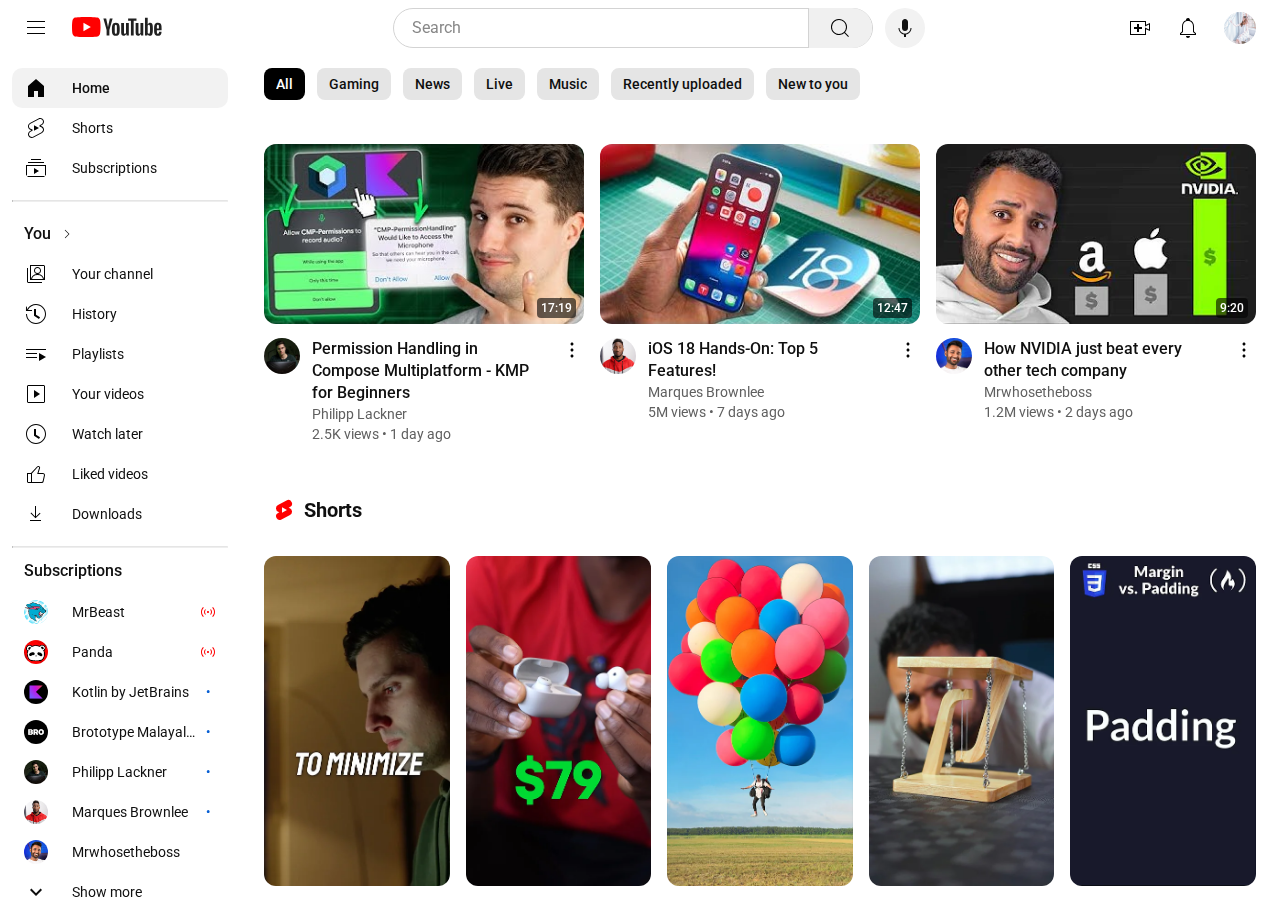
==== commit d0511fb0: "Added responsive design" ====
--- a/Weekly/01/YouTube clone/index.html
+++ b/Weekly/01/YouTube clone/index.html
@@ -5,6 +5,7 @@
     <meta name="viewport" content="width=device-width, initial-scale=1.0" />
     <title>Document</title>
     <link rel="stylesheet" href="styles.css" />
+    <link rel="stylesheet" href="responsive.css" />
 
     <!-- Font -->
     <link rel="preconnect" href="https://fonts.googleapis.com" />
@@ -39,6 +40,14 @@
       </div>
 
       <div class="trailing">
+        <div class="button r-xs">
+          <img src="images/search.svg" alt="Search" />
+        </div>
+
+        <div class="button r-xs">
+          <img src="images/mic.svg" alt="Search with your voice" />
+        </div>
+
         <div class="button">
           <img src="images/create.svg" alt="Create" />
         </div>
@@ -284,6 +293,26 @@
         </div>
       </div>
 
+      <!-- Navigation rail -->
+      <div class="navigation-rail">
+        <div class="navigation-rail-item">
+          <img src="images/home.svg" alt="Home" />
+          <span>Home</span>
+        </div>
+        <div class="navigation-rail-item">
+          <img src="images/shorts.svg" alt="Shorts" />
+          <span>Shorts</span>
+        </div>
+        <div class="navigation-rail-item">
+          <img src="images/subscriptions.svg" alt="Subscriptions" />
+          <span>Subscriptions</span>
+        </div>
+        <div class="navigation-rail-item">
+          <img src="images/you.svg" alt="Subscriptions" />
+          <span>You</span>
+        </div>
+      </div>
+
       <!-- Content -->
       <div class="content">
         <!-- Filter -->
--- a/Weekly/01/YouTube clone/styles.css
+++ b/Weekly/01/YouTube clone/styles.css
@@ -56,6 +56,7 @@
     width: 43%;
     display: flex;
     align-items: center;
+    margin-left: 40px;
 }
 
 .search-bar {
@@ -284,6 +285,48 @@
     font-weight: 400;
 }
 
+/* Navigation rail */
+
+.navigation-rail {
+    width: 72px;
+    display: flex;
+    flex-direction: column;
+    padding: 0 4px;
+    padding-top: 4px;
+}
+
+.navigation-rail-item {
+    width: 64px;
+    padding: 16px 0 14px;
+    border-radius: 10px;
+    display: flex;
+    align-items: center;
+    justify-content: center;
+    flex-direction: column;
+    gap: 6px;
+}
+
+.navigation-rail-item:hover {
+    background-color: #0000000d;
+}
+
+.navigation-rail-item img {
+    width: 24px;
+    height: 24px;
+}
+
+.navigation-rail-item span {
+    max-width: 100%;
+    display: block;
+    max-height: 1.4rem;
+    overflow: hidden;
+    text-overflow: ellipsis;
+    white-space: nowrap;
+    font-size: 1rem;
+    font-weight: 400;
+    line-height: 1.4rem;
+}
+
 /* Content */
 
 .content {
@@ -302,6 +345,7 @@
     z-index: 1;
     display: flex;
     align-items: center;
+    gap: 12px;
     padding: 0 24px;
     overflow-x: scroll;
 }
@@ -318,8 +362,7 @@
     border-radius: 8px;
     background-color: #e5e5e5;
     cursor: pointer;
-    margin: 12px;
-    margin-left: 0;
+    margin: 12px 0px;
 }
 
 .filter-chip span {
@@ -331,7 +374,6 @@
     font-size: 1.4rem;
     line-height: 2rem;
     font-weight: 500;
-
 }
 
 .selected-filter-chip {
--- a/Weekly/01/YouTube clone/responsive.css
+++ b/Weekly/01/YouTube clone/responsive.css
@@ -0,0 +1,62 @@
+/* Extra small devices (phones, 600px and down) */
+@media only screen and (max-width: 600px) {
+    nav .headline {
+        display: none;
+    }
+
+    .drawer {
+        display: none;
+    }
+
+    .navigation-rail {
+        display: none;
+    }
+
+    nav .trailing {
+        gap: 0px;
+    }
+
+    .r-xs {
+        display: flex;
+    }
+}
+
+/* Small devices (portrait tablets and large phones, 600px and up) */
+@media only screen and (min-width: 600px) {
+    nav .headline {
+        display: flex;
+    }
+
+    .drawer {
+        display: none;
+    }
+
+    .navigation-rail {
+        display: none;
+    }
+
+    .r-xs {
+        display: none;
+    }
+}
+
+/* Medium devices (landscape tablets, 768px and up) */
+@media only screen and (min-width: 768px) {
+    .navigation-rail {
+        display: flex;
+    }
+}
+
+/* Large devices (laptops/desktops, 992px and up) */
+@media only screen and (min-width: 992px) {}
+
+/* Extra large devices (large laptops and desktops, 1200px and up) */
+@media only screen and (min-width: 1200px) {
+    .drawer {
+        display: block;
+    }
+
+    .navigation-rail {
+        display: none;
+    }
+}